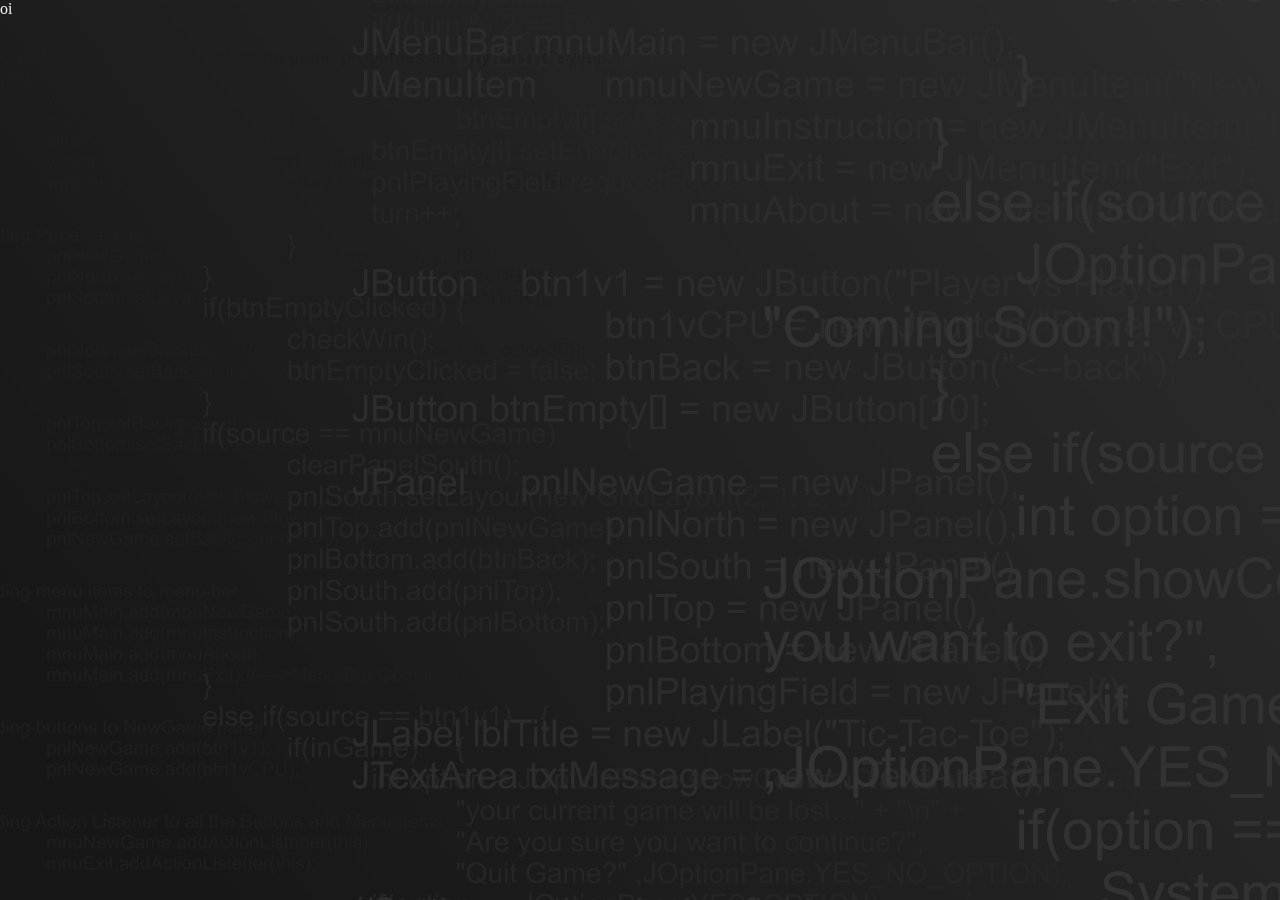
==== index.html @ 5b69079c "Added background" ====
<!DOCTYPE html>
<html lang="pt-BR">
<head>
    <meta charset="UTF-8">
    <meta name="viewport" content="width=device-width, initial-scale=1.0">
    <link rel="stylesheet" href="style.css">
    <title>Raphael Medeiros | CV</title>
</head>
<body>
    <div class="background"></div>
    oi
</body>
</html>
---- style.css ----
*{
    padding: 0;
    margin: 0;
}

body {
    background-color: #222;
    color: #eee;
}

.background {
    width: 100%;
    height: 100vh;
    background-image: url(./assets/bg.jpg);
    background-size: cover;
    opacity: 0.3;
    position: fixed;
    z-index: -1;
}
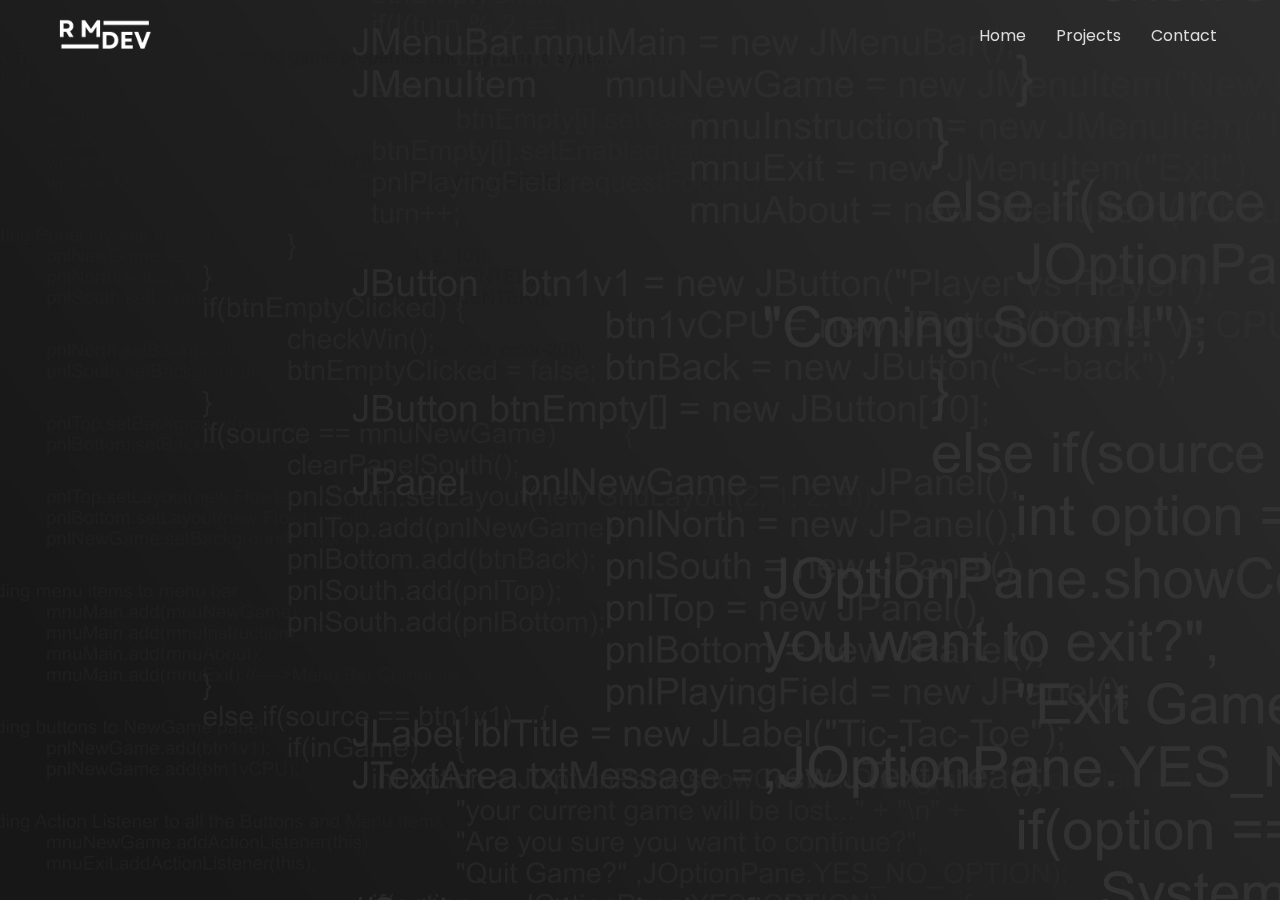
==== commit c11b33ad: "Started section Home and added a header" ====
--- a/index.html
+++ b/index.html
@@ -1,13 +1,25 @@
 <!DOCTYPE html>
 <html lang="pt-BR">
+
 <head>
     <meta charset="UTF-8">
     <meta name="viewport" content="width=device-width, initial-scale=1.0">
     <link rel="stylesheet" href="style.css">
     <title>Raphael Medeiros | CV</title>
 </head>
+
 <body>
     <div class="background"></div>
-    oi
+    <section id="home">
+        <header>
+            <img src="./assets/logo.png" class="logo" alt="">
+            <nav>
+                <a class="navOpt" href="#">Home</a>
+                <a class="navOpt" href="#">Projects</a>
+                <a class="navOpt" href="#">Contact</a>
+            </nav>
+        </header>
+    </section>
 </body>
+
 </html>--- a/style.css
+++ b/style.css
@@ -1,3 +1,5 @@
+@import url('https://fonts.googleapis.com/css2?family=Poppins:ital,wght@0,100;0,200;0,300;0,400;0,500;0,600;0,700;0,800;0,900;1,100;1,200;1,300;1,400;1,500;1,600;1,700;1,800;1,900&display=swap');
+
 *{
     padding: 0;
     margin: 0;
@@ -16,4 +18,41 @@
     opacity: 0.3;
     position: fixed;
     z-index: -1;
+}
+
+/* SECTION HOME */
+
+#home {
+    width: 100%;
+    height: 100vh;
+}
+
+header {
+    height: 70px;
+    display: flex;
+    justify-content: space-between;
+    align-items: center;
+    padding: 0 3rem;
+}
+
+.logo {
+    height: 40px;
+}
+
+nav {
+    display: flex;
+    align-items: center;
+}
+
+.navOpt {
+    color: #ddd;
+    font-family: Poppins;
+    padding: 10px 15px;
+    text-decoration: none;
+    transition: all .2s;
+}
+
+.navOpt:hover {
+    color: #eee;
+    font-size: 18px;
 }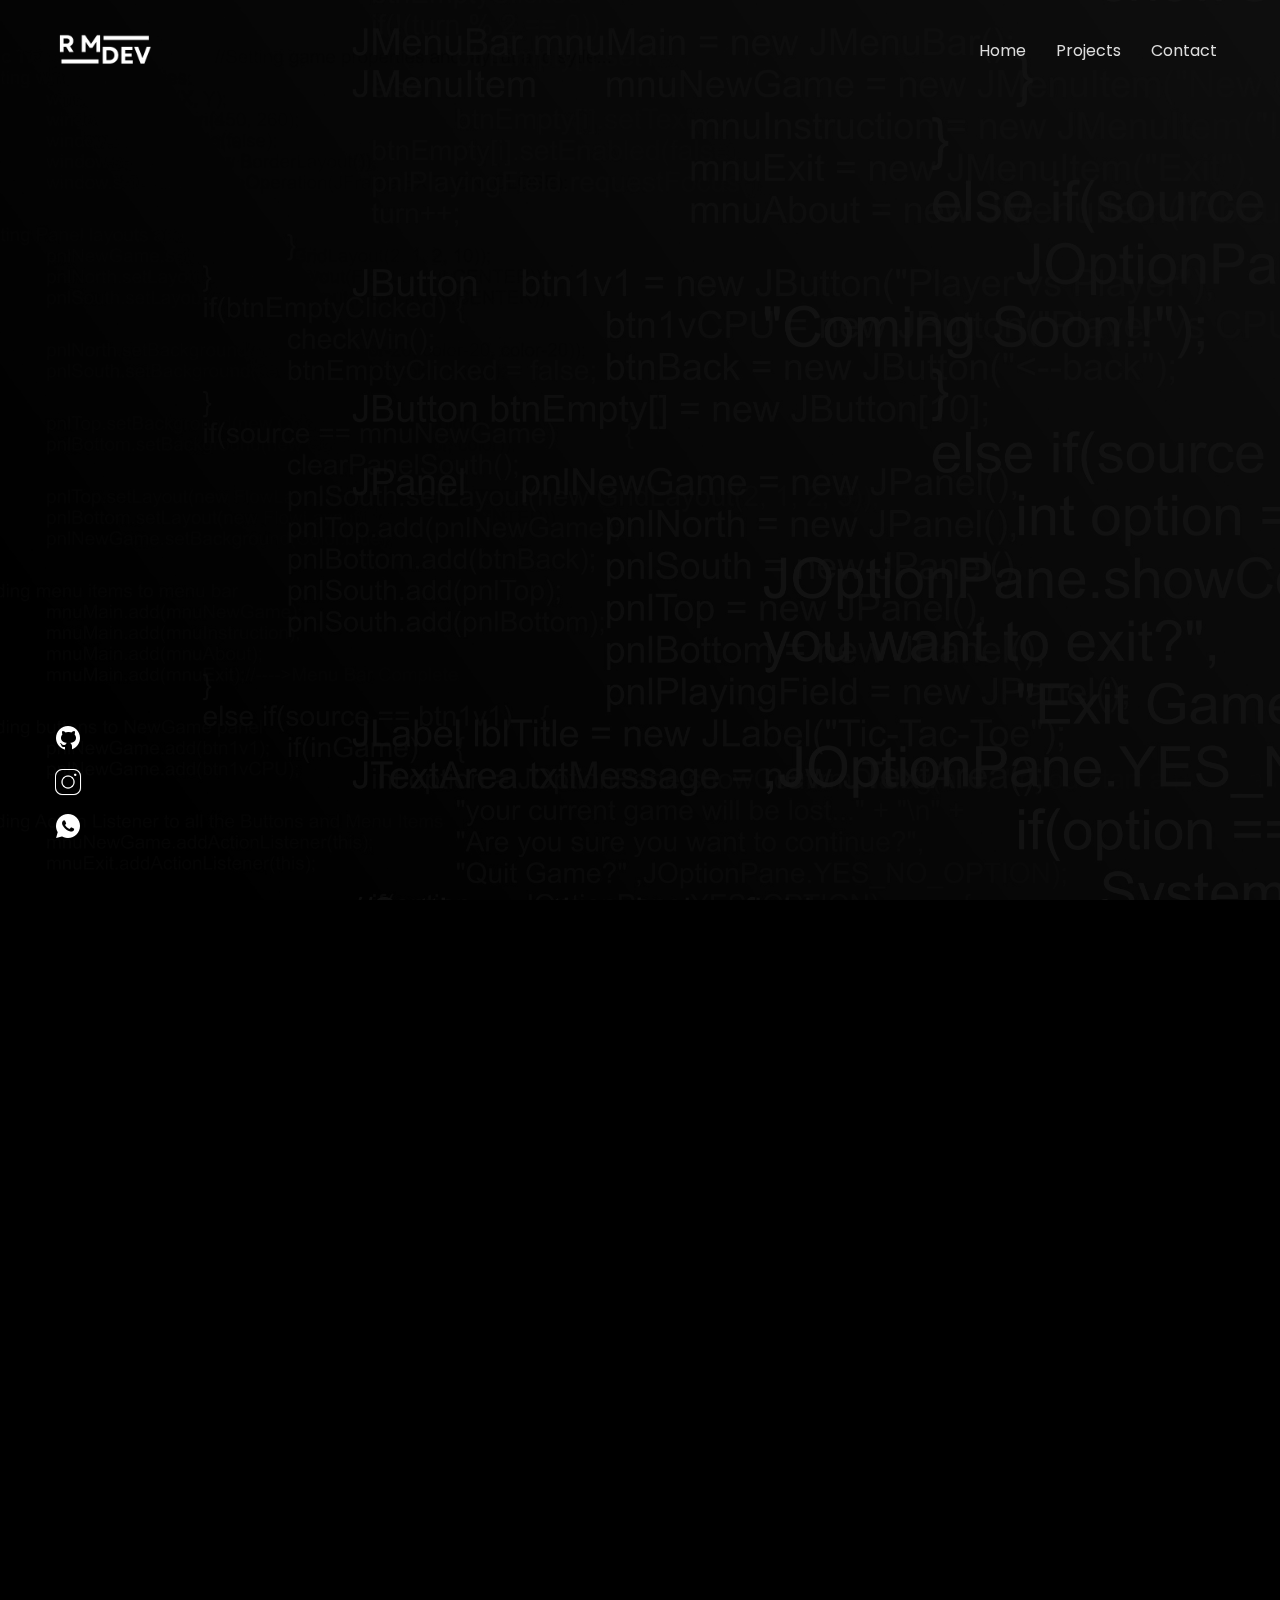
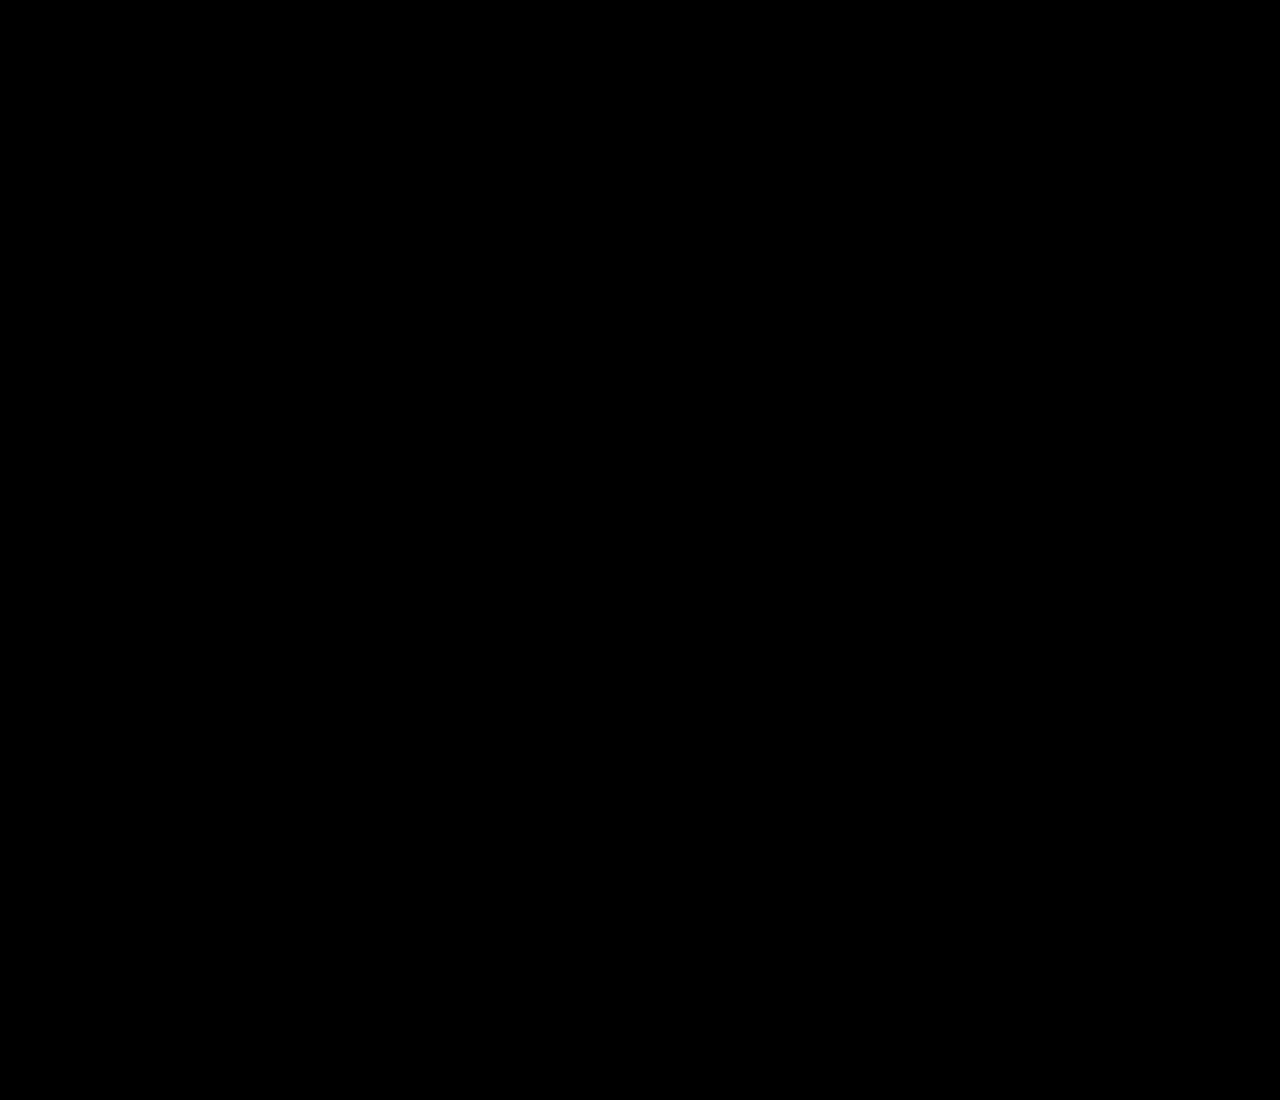
==== commit 7567ff23: "added social medias button" ====
--- a/index.html
+++ b/index.html
@@ -10,16 +10,30 @@
 
 <body>
     <div class="background"></div>
+    <header>
+        <img src="./assets/logo.png" class="logo" alt="">
+        <nav>
+            <a class="navOpt" href="#home">Home</a>
+            <a class="navOpt" href="#projects">Projects</a>
+            <a class="navOpt" href="#contact">Contact</a>
+        </nav>
+    </header>
+    <div class="socialmedias">
+        <a href="https://github.com/raphaeldev01">
+            <img src="./assets/logo-git.png" alt="">
+        </a>
+        <a href="https://www.instagram.com/_rmedeirosf/">
+            <img src="./assets/logo-insta.png" alt="">
+        </a>
+        <a href="https://wa.me/5517981885301">
+            <img src="./assets/logo-wpp.png" alt="">
+        </a>
+    </div>
     <section id="home">
-        <header>
-            <img src="./assets/logo.png" class="logo" alt="">
-            <nav>
-                <a class="navOpt" href="#">Home</a>
-                <a class="navOpt" href="#">Projects</a>
-                <a class="navOpt" href="#">Contact</a>
-            </nav>
-        </header>
+
     </section>
+    <section id="projects"></section>
+    <section id="contact"></section>
 </body>
 
 </html>--- a/style.css
+++ b/style.css
@@ -3,10 +3,15 @@
 *{
     padding: 0;
     margin: 0;
+    box-sizing: border-box;
+}
+
+html {
+    scroll-behavior: smooth;
 }
 
 body {
-    background-color: #222;
+    background-color: #000;
     color: #eee;
 }
 
@@ -15,24 +20,28 @@
     height: 100vh;
     background-image: url(./assets/bg.jpg);
     background-size: cover;
-    opacity: 0.3;
+    opacity: 0.2;
     position: fixed;
     z-index: -1;
 }
-
 /* SECTION HOME */
 
-#home {
+section {
     width: 100%;
     height: 100vh;
 }
 
+/* HEADER */
+
 header {
-    height: 70px;
+    height: 100px;
+    width: 100%;
     display: flex;
     justify-content: space-between;
     align-items: center;
     padding: 0 3rem;
+    position: fixed;
+    top: 0;
 }
 
 .logo {
@@ -53,6 +62,27 @@
 }
 
 .navOpt:hover {
-    color: #eee;
+    color: #fff;
+    font-weight: 500;
     font-size: 18px;
+}
+
+
+/* SOCIAL MEDIAS */
+
+.socialmedias {
+    position: fixed;
+    bottom: 50px;
+    left: 3rem;
+    display: flex;
+    flex-direction: column;
+}
+
+.socialmedias a {
+    text-decoration: none;
+}
+
+.socialmedias img {
+    width: 30px;
+    margin: 5px;
 }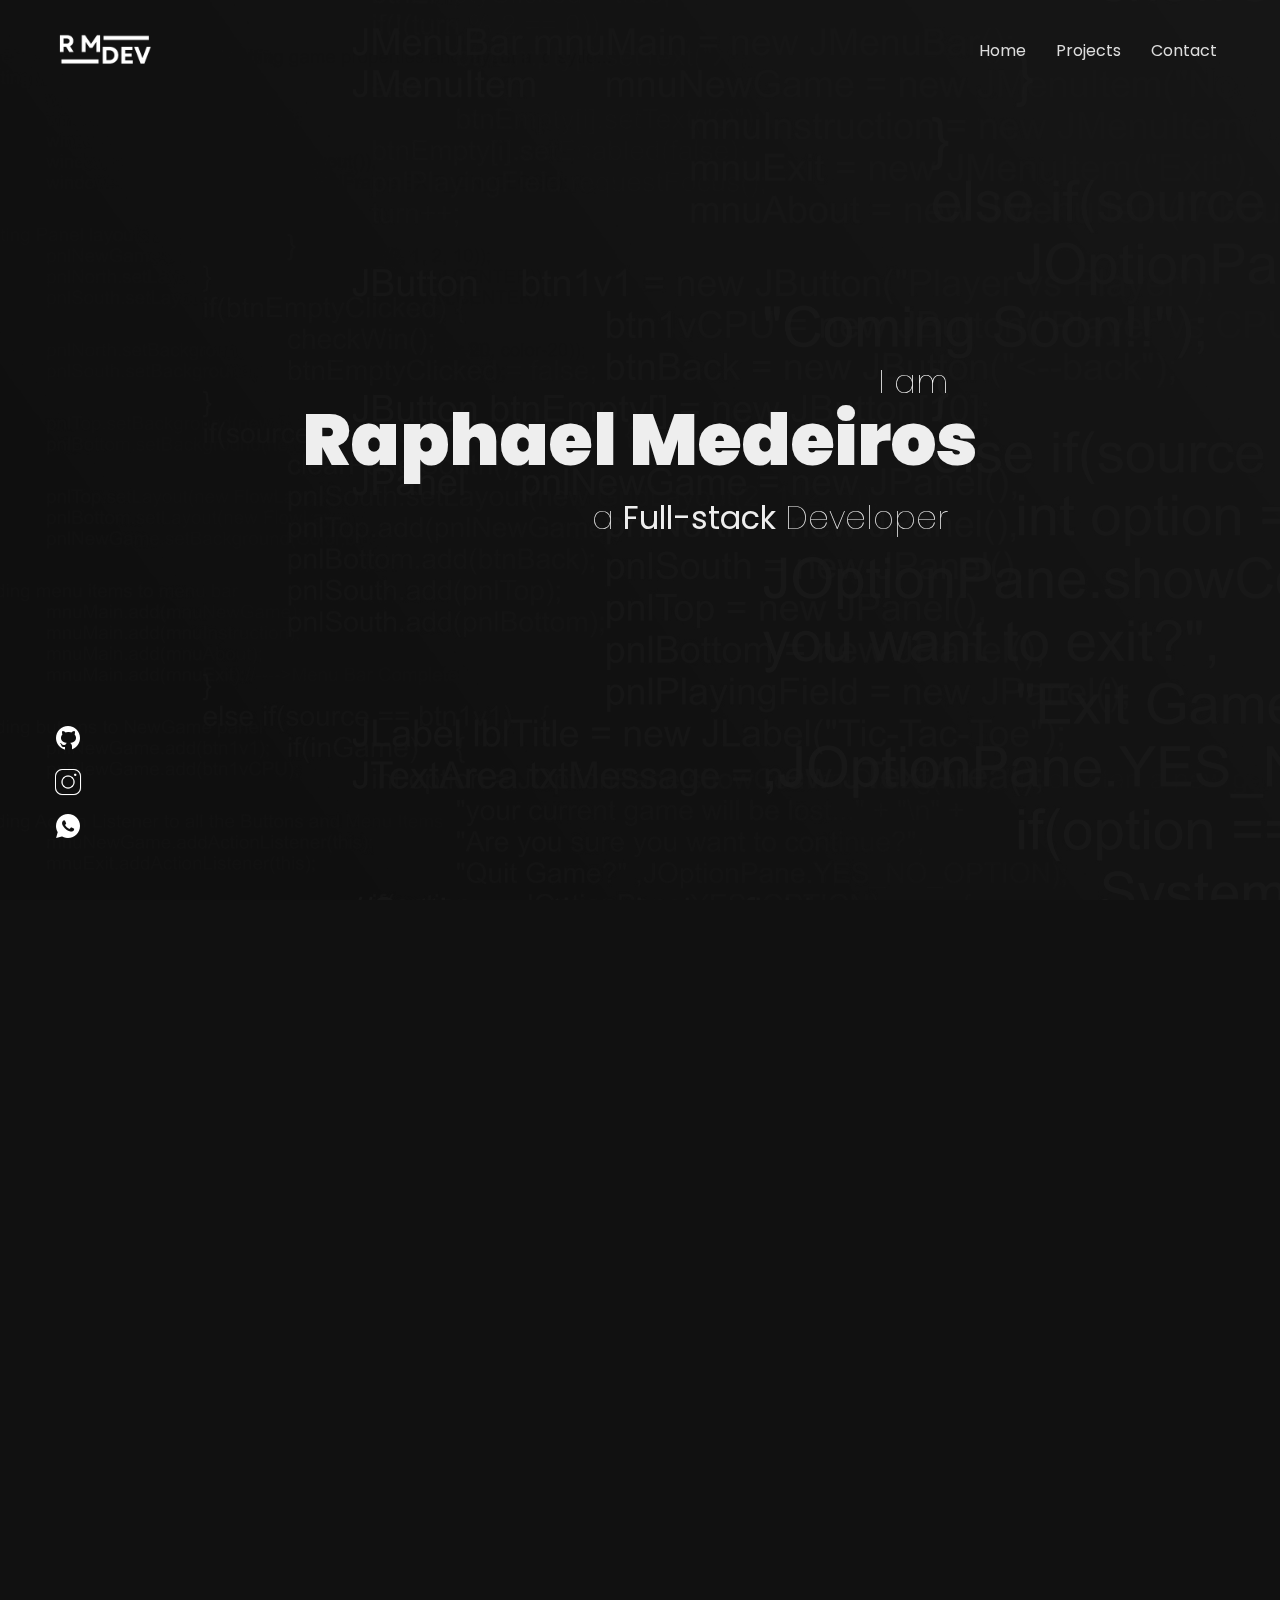
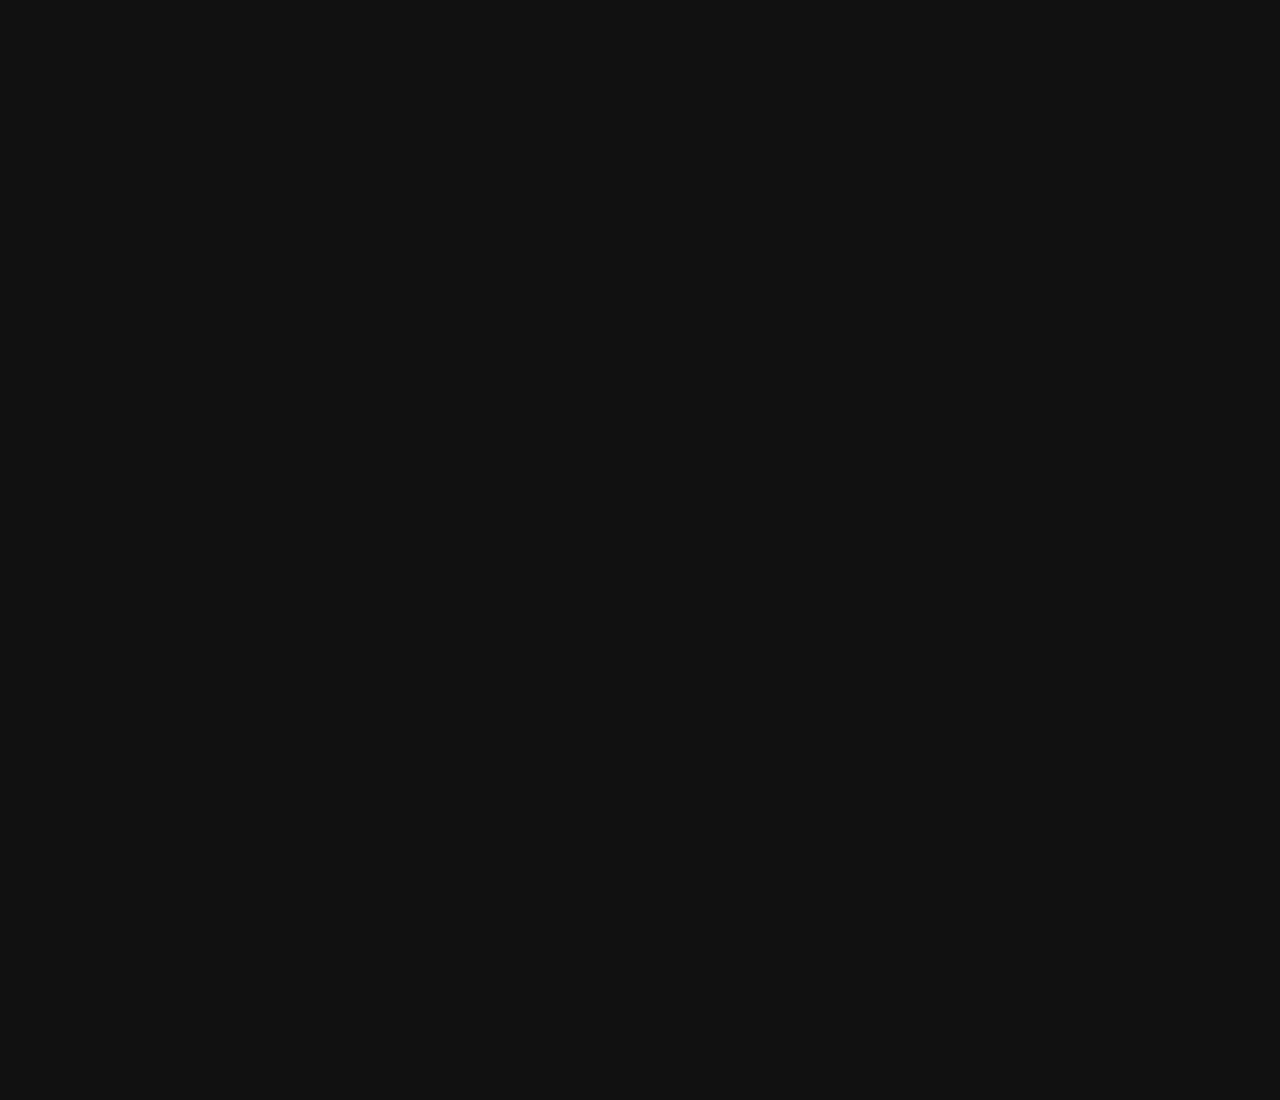
==== commit 2ea88e39: "Added home section" ====
--- a/index.html
+++ b/index.html
@@ -30,7 +30,11 @@
         </a>
     </div>
     <section id="home">
-
+        <div class="title">
+            <div class="im">I am</div>
+            <div class="name">Raphael Medeiros</div>
+            <div class="full">a <b>Full-stack</b> Developer</div>
+        </div>
     </section>
     <section id="projects"></section>
     <section id="contact"></section>
--- a/style.css
+++ b/style.css
@@ -11,7 +11,7 @@
 }
 
 body {
-    background-color: #000;
+    background-color: #111;
     color: #eee;
 }
 
@@ -20,15 +20,9 @@
     height: 100vh;
     background-image: url(./assets/bg.jpg);
     background-size: cover;
-    opacity: 0.2;
+    opacity: 0.1;
     position: fixed;
     z-index: -1;
-}
-/* SECTION HOME */
-
-section {
-    width: 100%;
-    height: 100vh;
 }
 
 /* HEADER */
@@ -85,4 +79,41 @@
 .socialmedias img {
     width: 30px;
     margin: 5px;
+}
+
+
+/* SECTION HOME */
+
+section {
+    width: 100%;
+    height: 100vh;
+}
+
+#home {
+    display: flex;
+    justify-content: center;
+    align-items: center;
+    font-family: Poppins;
+    font-size: 24px;
+    font-weight: 100;
+}
+
+.im {
+    text-align: end;
+    color: #fff;
+    width: 100%;
+    margin-bottom: -20px;
+    margin-left: -30px;
+    font-size: 32px;
+}
+
+.name {
+    font-size: 72px;
+    font-weight: 900;
+}
+
+.full {
+    text-align: end;
+    font-size: 32px;
+    margin-right: 30px;
 }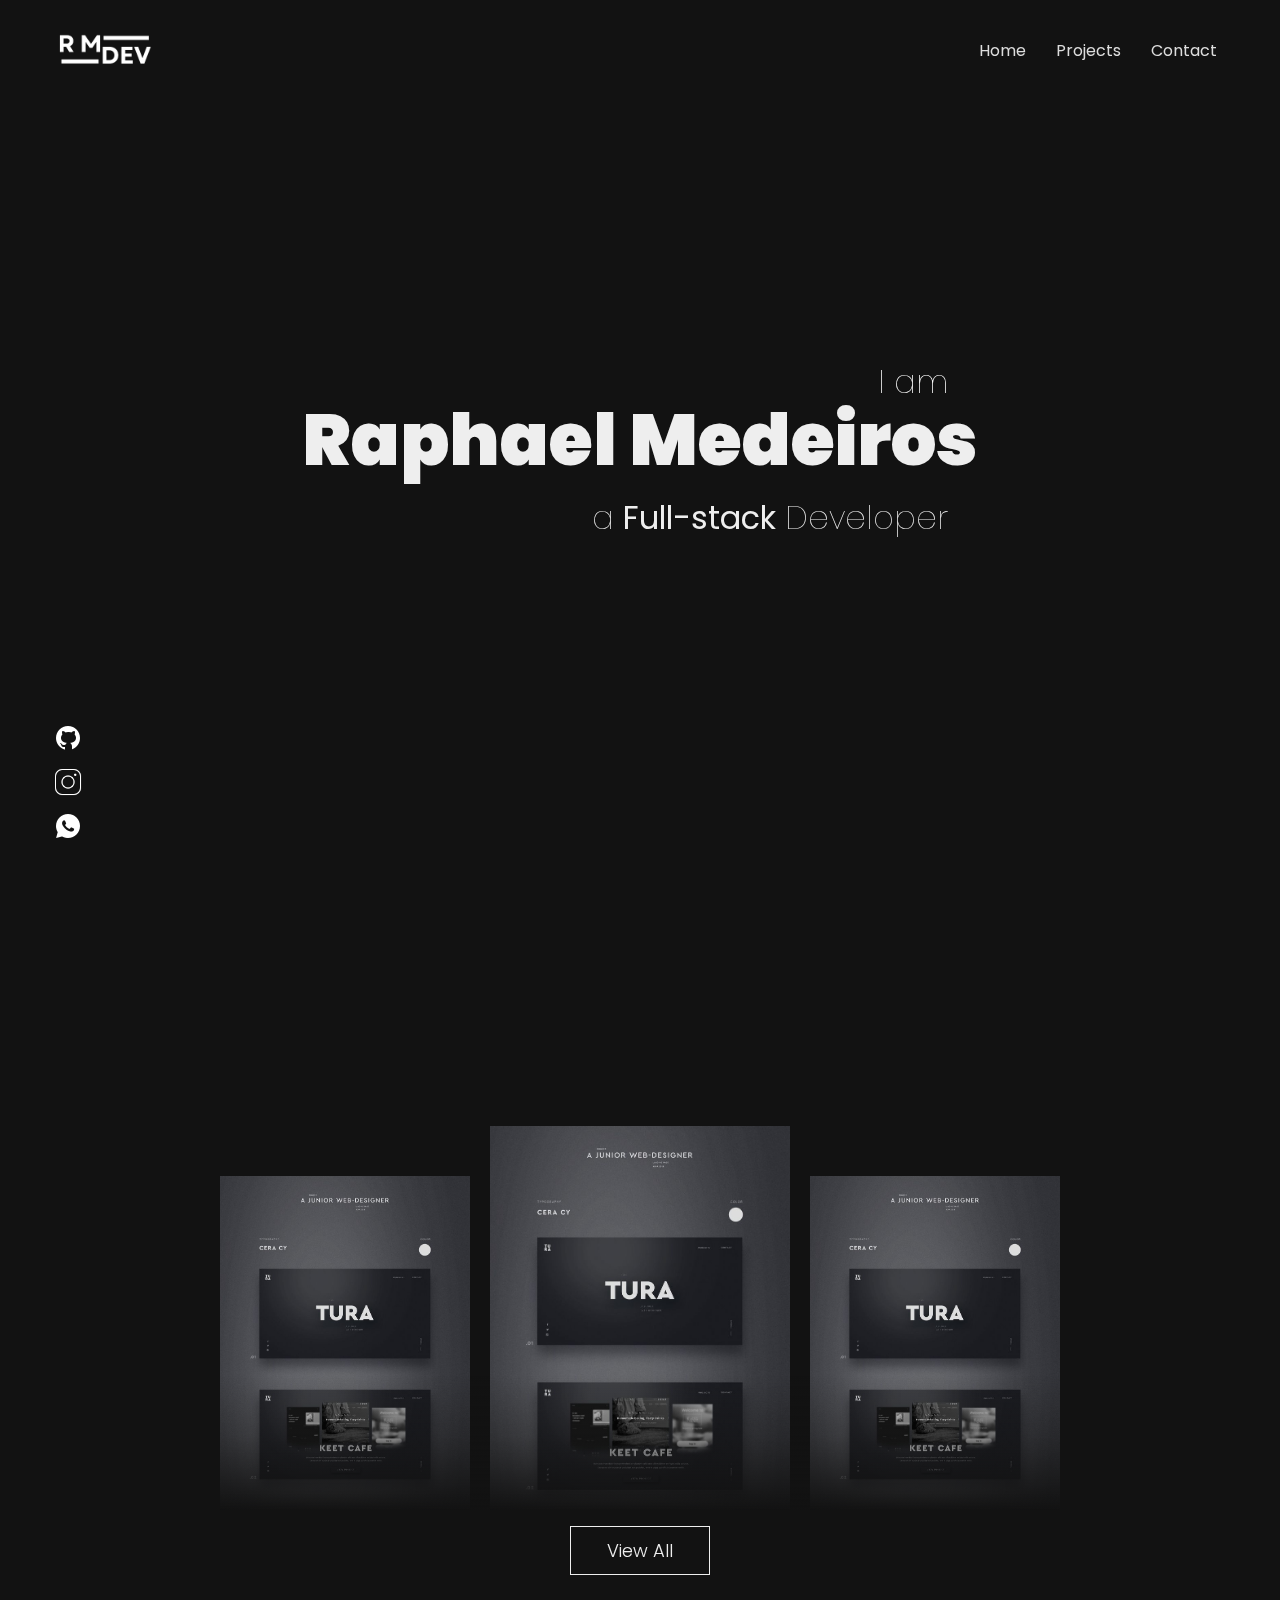
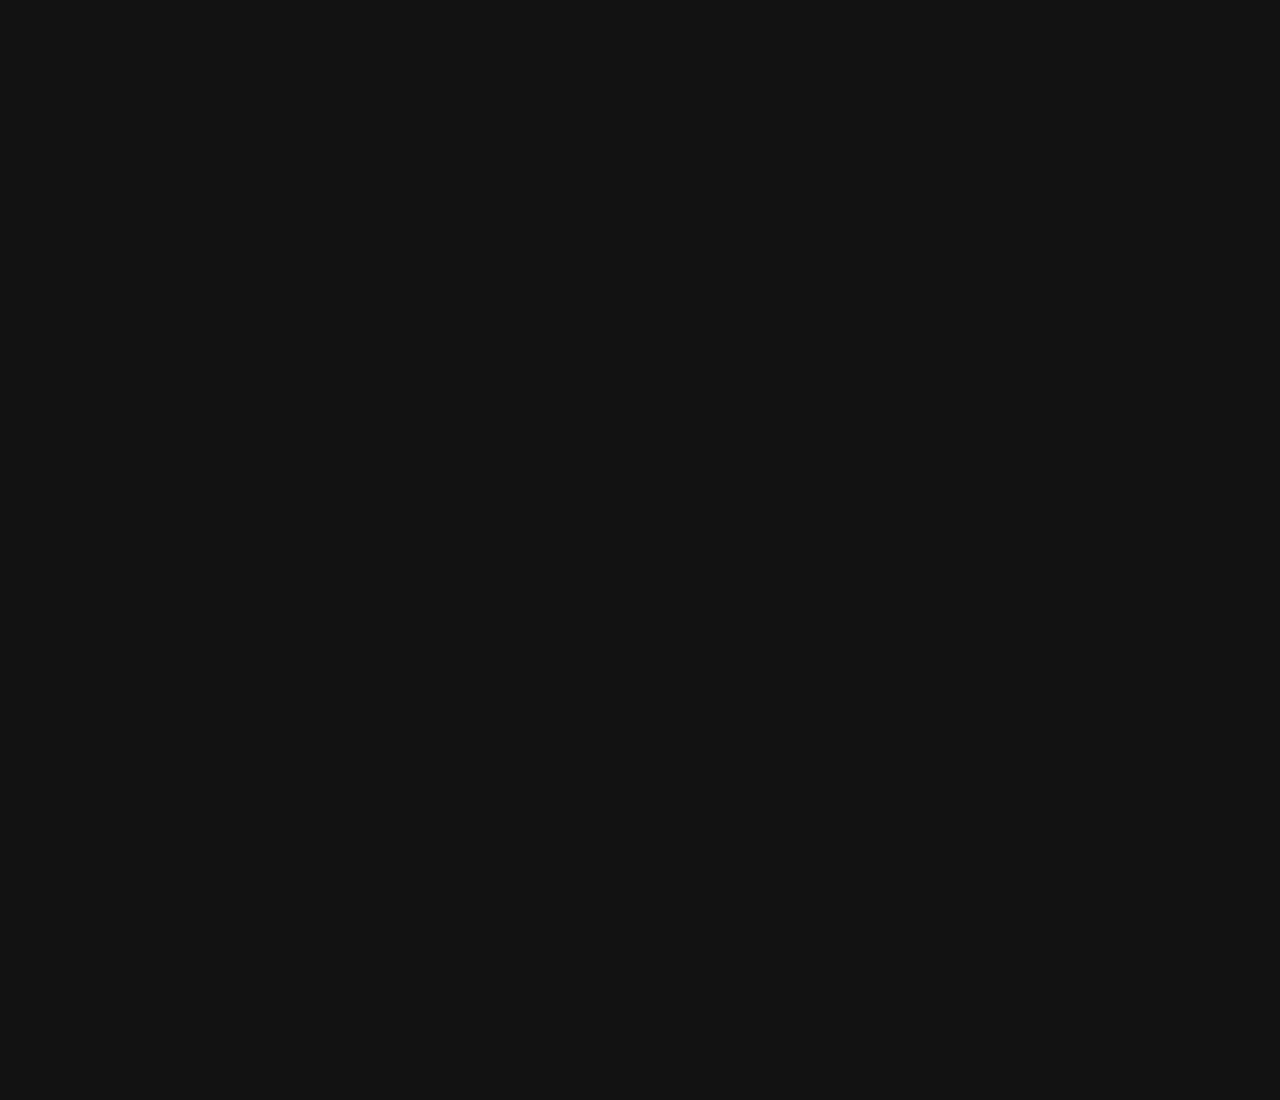
==== commit 1de0560b: "Started section projects" ====
--- a/index.html
+++ b/index.html
@@ -36,7 +36,16 @@
             <div class="full">a <b>Full-stack</b> Developer</div>
         </div>
     </section>
-    <section id="projects"></section>
+    <section id="projects">
+        <div class="content">
+            <div class="sites">
+                <a href="#projects" class="site"></a>
+                <a href="#projects" class="site"></a>
+                <a href="#projects" class="site"></a>
+            </div>
+            <a href="#projects" class="button">View All</a>
+        </div>
+    </section>
     <section id="contact"></section>
 </body>
 
--- a/style.css
+++ b/style.css
@@ -11,14 +11,13 @@
 }
 
 body {
-    background-color: #111;
+    background-color: #121212;
     color: #eee;
 }
 
 .background {
     width: 100%;
     height: 100vh;
-    background-image: url(./assets/bg.jpg);
     background-size: cover;
     opacity: 0.1;
     position: fixed;
@@ -116,4 +115,66 @@
     text-align: end;
     font-size: 32px;
     margin-right: 30px;
+}
+
+/* SECTION PROJECTS */
+
+#projects {
+    display: flex;
+    align-items: center;
+    justify-content: center;
+}
+
+.sites {
+    display: flex;
+    flex-direction: row;
+    align-items: end;
+    gap: 20px;
+}
+
+.sites::after {
+    content: '';
+    display: block;
+    width: 840px;
+    height: 150px;
+    background: linear-gradient(180deg, #12121200 0%, #12121255 40%, #121212 90%);
+    position: absolute;
+    z-index: 1;
+    
+}
+
+.site {
+    display: block;
+    width: 250px;
+    height: 350px;
+    background-color: #eee;
+    background-image: url(./assets/websitepreview.jpg);
+    background-size: 250px;
+}
+
+.site:nth-child(2) {
+    width: 300px;
+    background-size: 300px;
+    height: 400px;
+}
+
+.button {
+    padding: 10px;
+    margin:  auto;
+    text-decoration: none;
+    border: 1px solid #eee;
+    color: #eee;
+    display: block;
+    z-index: 99999;
+    width: 140px;
+    text-align: center;
+    font-size: 18px;
+    font-family: Poppins;
+    font-weight: 300;
+    transition: all .3s;
+}
+
+.button:hover {
+    background-color: #eee;
+    color: #000;
 }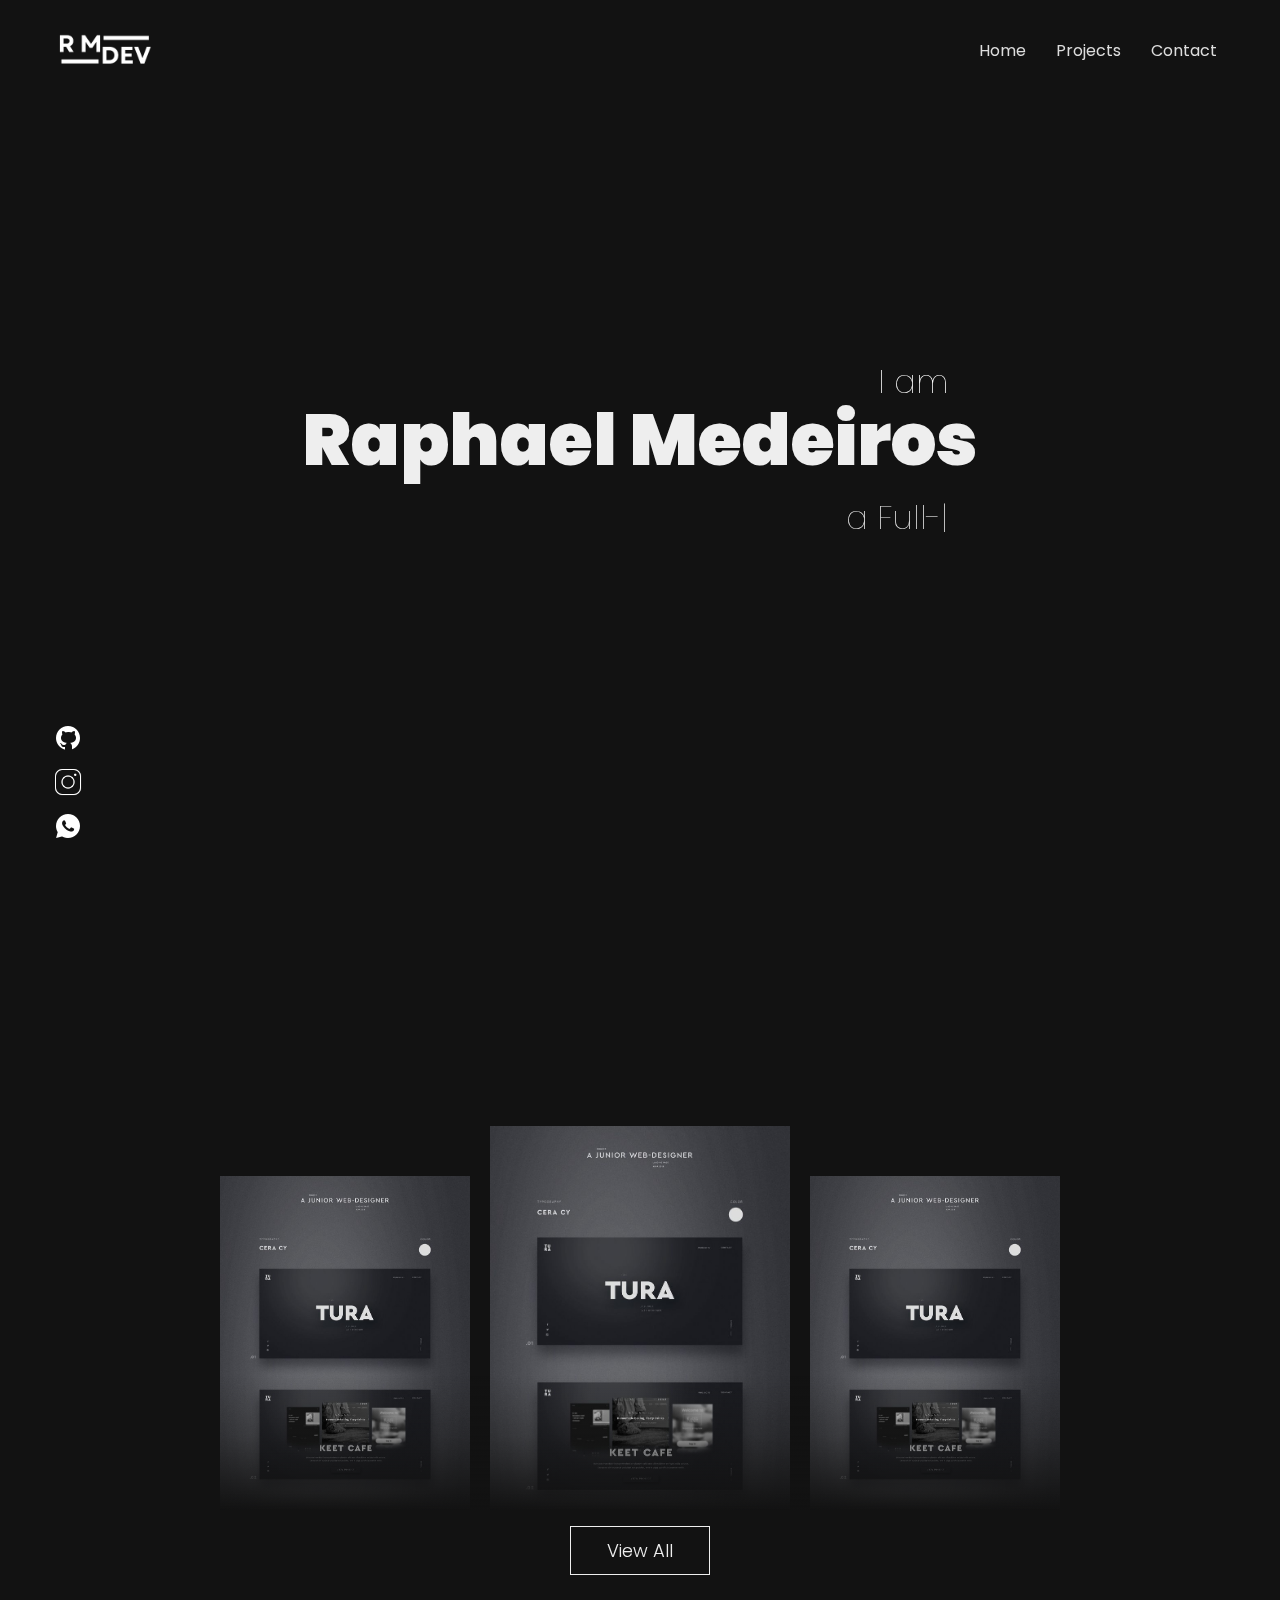
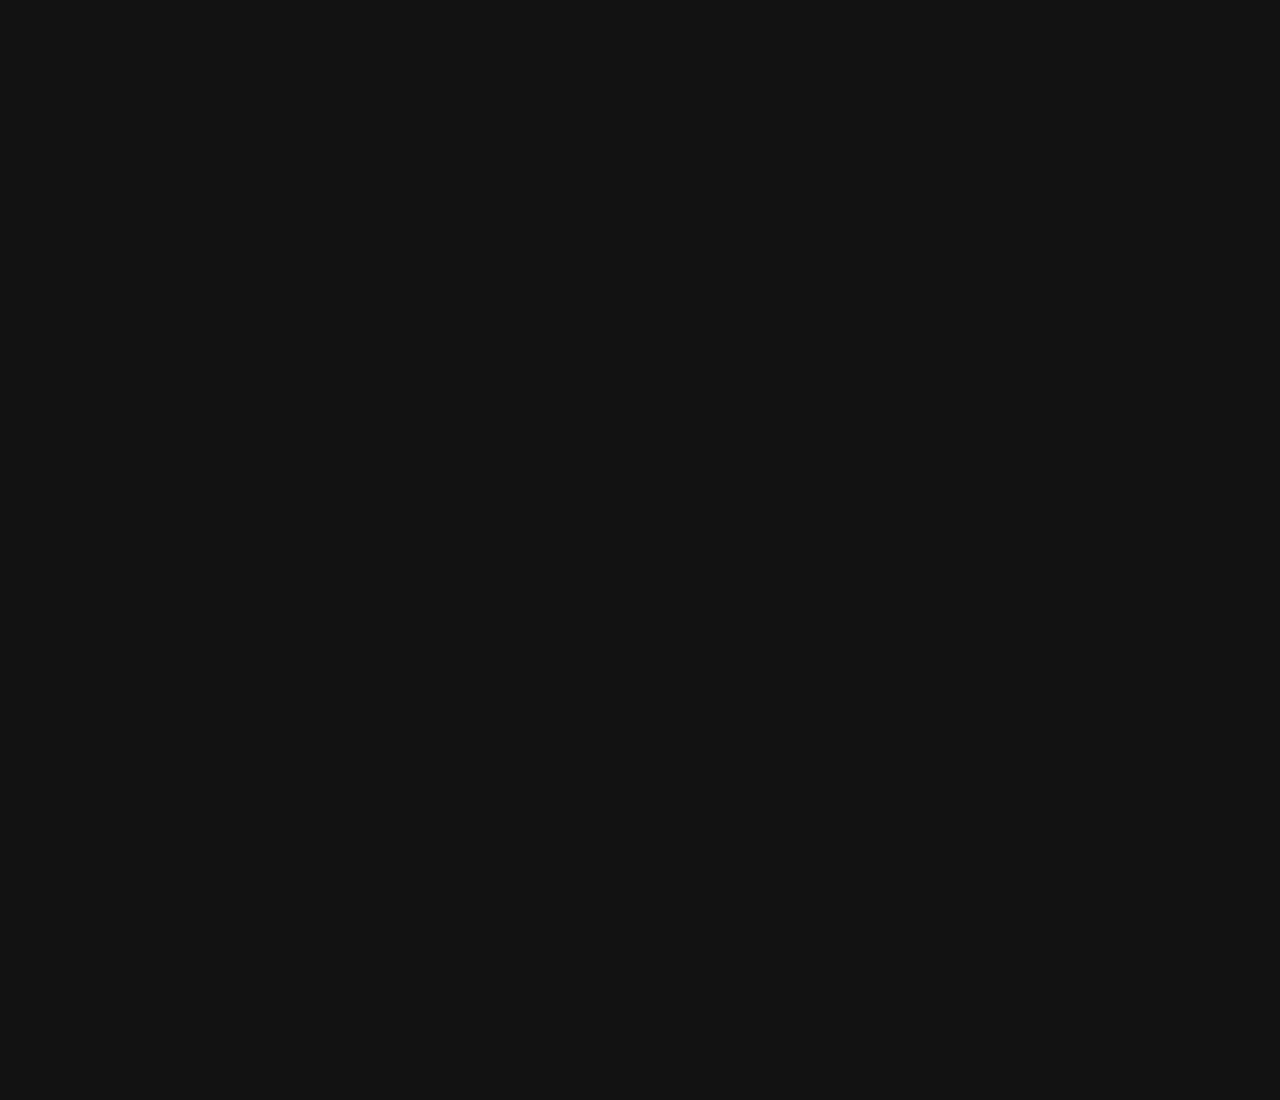
==== commit 91631482: "Upload home section" ====
--- a/index.html
+++ b/index.html
@@ -33,7 +33,7 @@
         <div class="title">
             <div class="im">I am</div>
             <div class="name">Raphael Medeiros</div>
-            <div class="full">a <b>Full-stack</b> Developer</div>
+            <div class="full" id="full">a <b>Full-stack</b> Developer</div>
         </div>
     </section>
     <section id="projects">
@@ -47,6 +47,10 @@
         </div>
     </section>
     <section id="contact"></section>
+
+
+    <script src="app.js"></script>
+
 </body>
 
 </html>--- a/style.css
+++ b/style.css
@@ -115,6 +115,26 @@
     text-align: end;
     font-size: 32px;
     margin-right: 30px;
+}
+
+.full::after {
+    content: "|";
+    display: inline;
+    animation: infinite keyboard 0.8s;
+}
+
+@keyframes keyboard {
+    0% {
+        opacity: 0;
+    }
+    50%{
+        opacity: 1;
+
+    }
+   
+    100%{ 
+        opacity: 0;
+    }
 }
 
 /* SECTION PROJECTS */
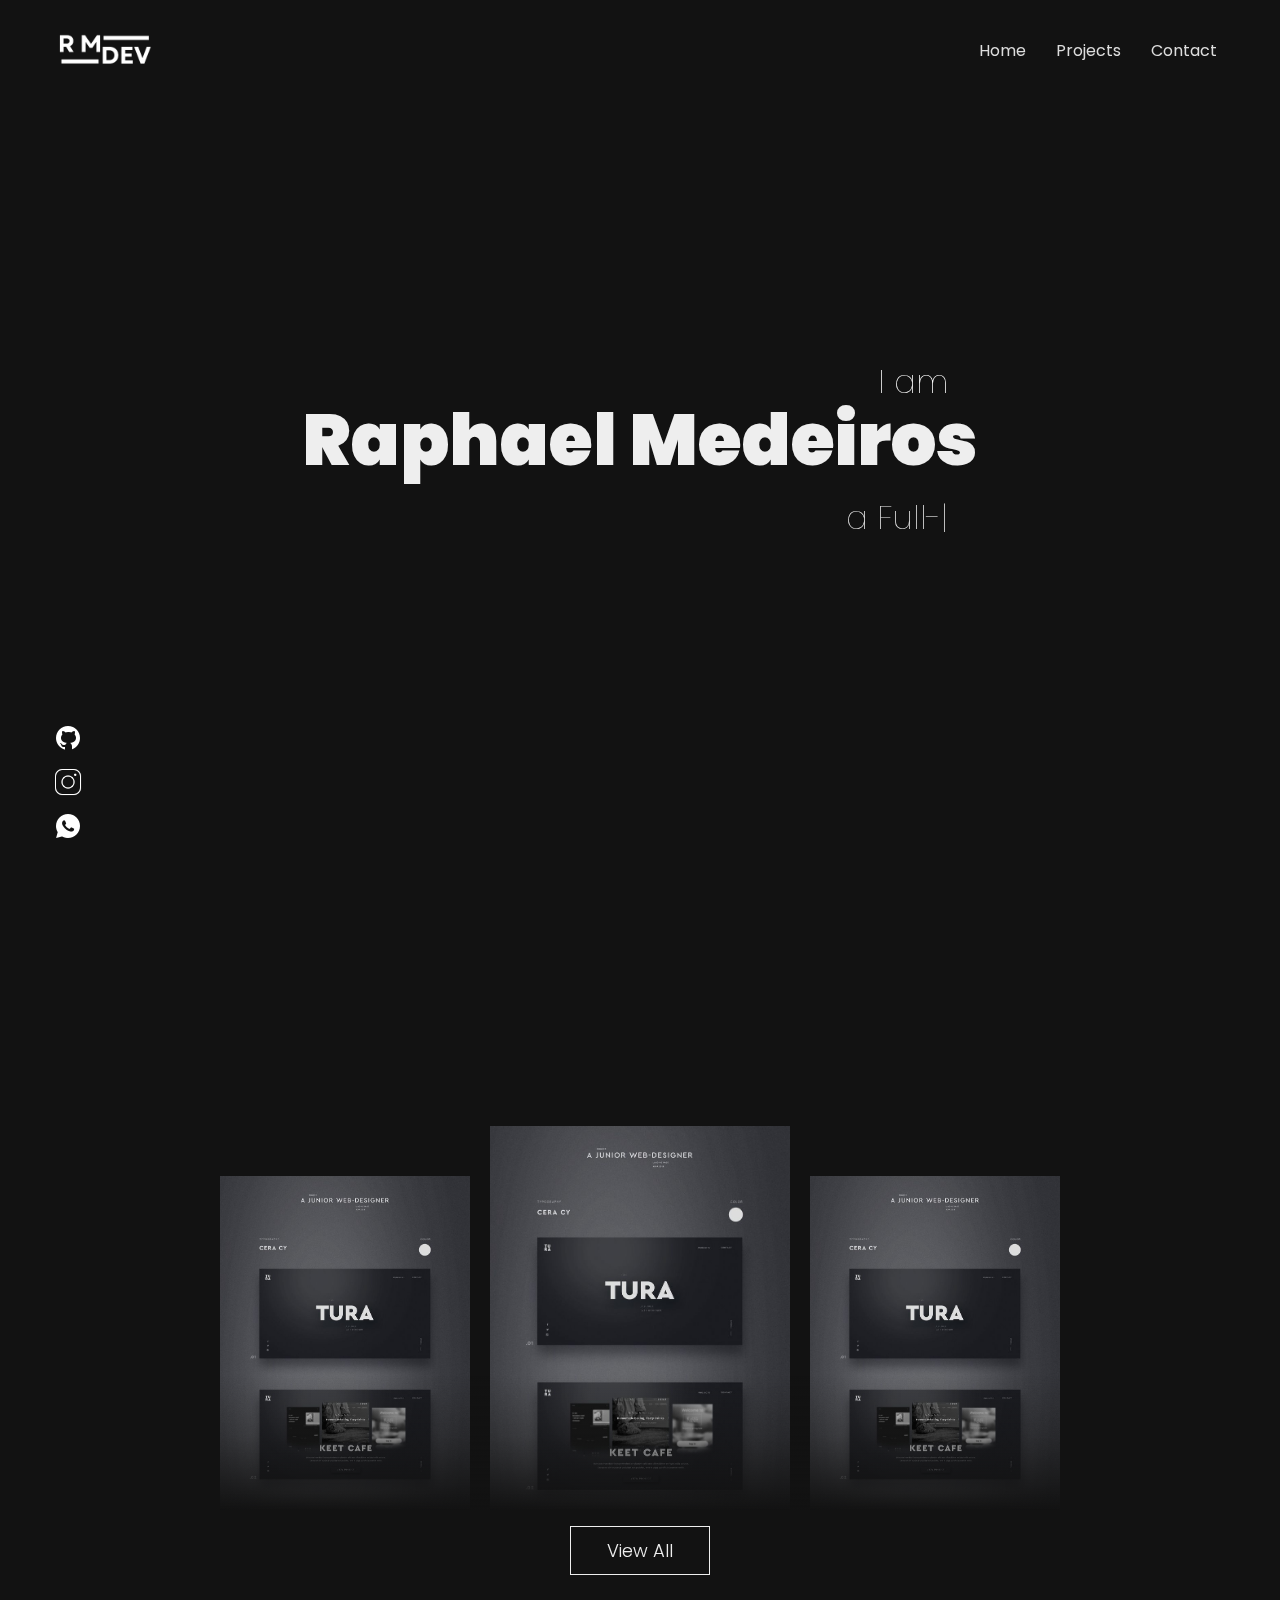
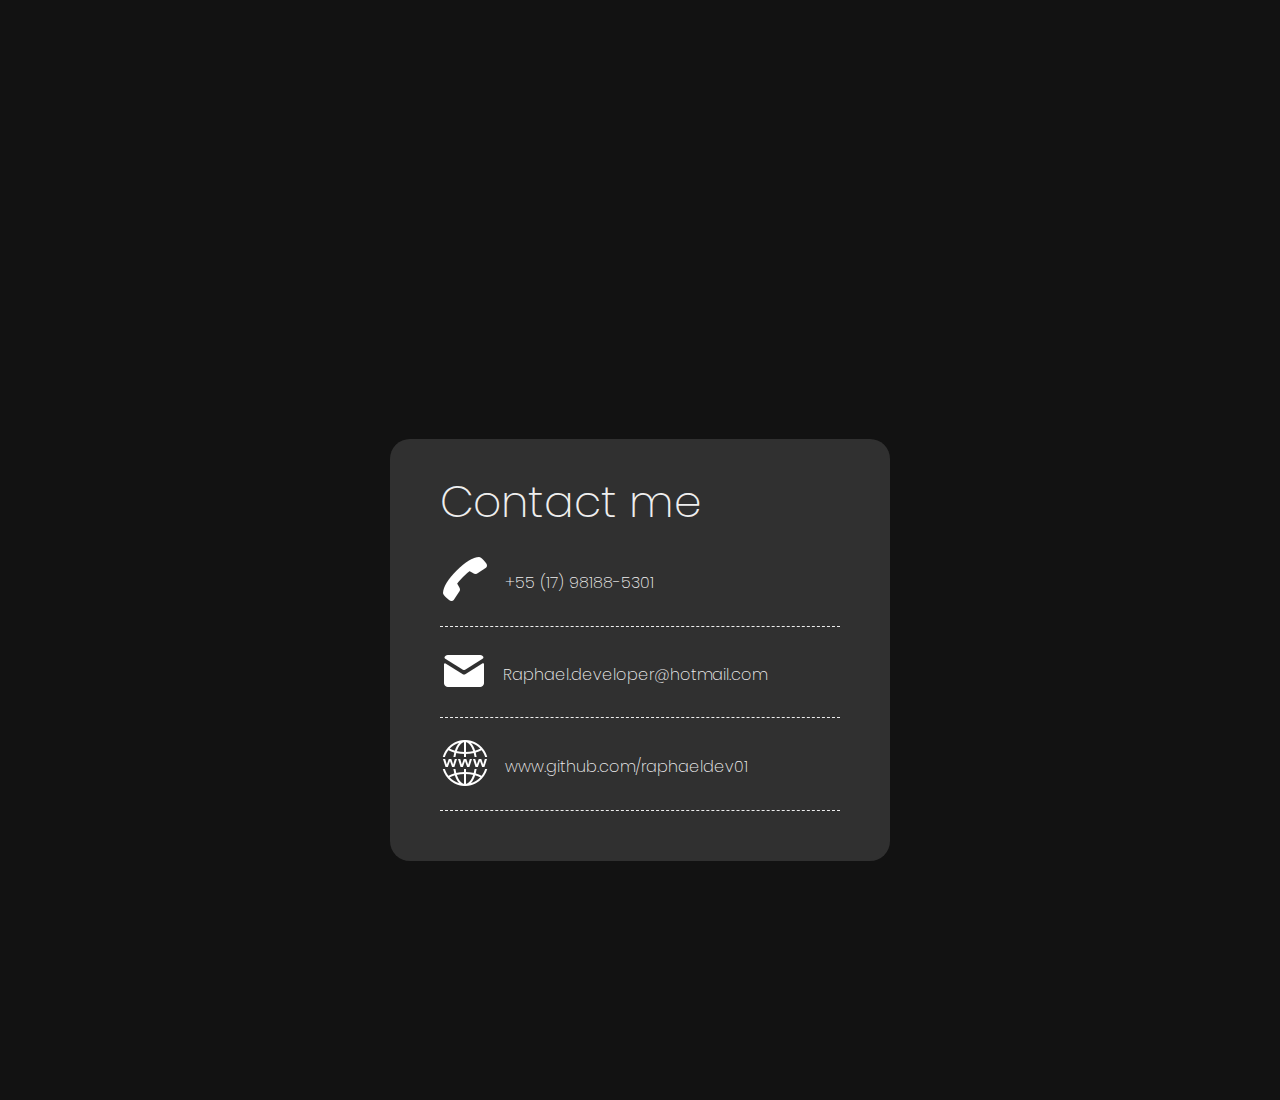
==== commit f87c668b: "Finished start page" ====
--- a/index.html
+++ b/index.html
@@ -5,6 +5,7 @@
     <meta charset="UTF-8">
     <meta name="viewport" content="width=device-width, initial-scale=1.0">
     <link rel="stylesheet" href="style.css">
+    <link rel="shortcut icon" href="assets/logo icon.png">
     <title>Raphael Medeiros | CV</title>
 </head>
 
@@ -43,10 +44,26 @@
                 <a href="#projects" class="site"></a>
                 <a href="#projects" class="site"></a>
             </div>
-            <a href="#projects" class="button">View All</a>
+            <a href="/projects" class="button">View All</a>
         </div>
     </section>
-    <section id="contact"></section>
+    <section id="contact">
+        <div class="contentCtt">
+            <h1 class="title">Contact me</h1>
+            <div class="iten">
+                <div class="icon"><img src="assets/icons8-call-50.png" alt=""></div>
+                <div class="text">+55 (17) 98188-5301</div> 
+            </div>
+            <div class="iten">
+                <div class="icon"><img src="assets/icons8-mail-48.png" alt=""></div>
+                <div class="text">Raphael.developer@hotmail.com</div> 
+            </div>
+            <div class="iten">
+                <div class="icon"><img src="assets/icons8-web-50.png" alt=""></div>
+                <a href="https://www.github.com/raphaeldev01" class="text">www.github.com/raphaeldev01</a> 
+            </div>
+        </div>
+    </section>
 
 
     <script src="app.js"></script>
--- a/style.css
+++ b/style.css
@@ -197,4 +197,42 @@
 .button:hover {
     background-color: #eee;
     color: #000;
+}
+
+/* SECTION CONTACT */
+
+#contact {
+    display: flex;
+    align-items: center;
+    justify-content: center;
+}
+
+.contentCtt {
+    width: 500px;
+    background-color: #303030;
+    backdrop-filter: blur(10px);
+    border-radius: 20px;
+    padding:  30px 50px;
+}
+
+.contentCtt .title {
+    font-family: Poppins;
+    font-size: 44px;
+    font-weight: 200;
+}
+
+.iten {
+    display: flex;
+    margin: 20px 0px;
+    border-bottom: #eee 1px dashed;
+    padding-bottom: 15px ;
+    align-items: center;
+    gap: 15px;
+    font-family: Poppins;
+    font-weight: 200;
+}
+
+.text {
+    text-decoration: none;
+    color: #eee;
 }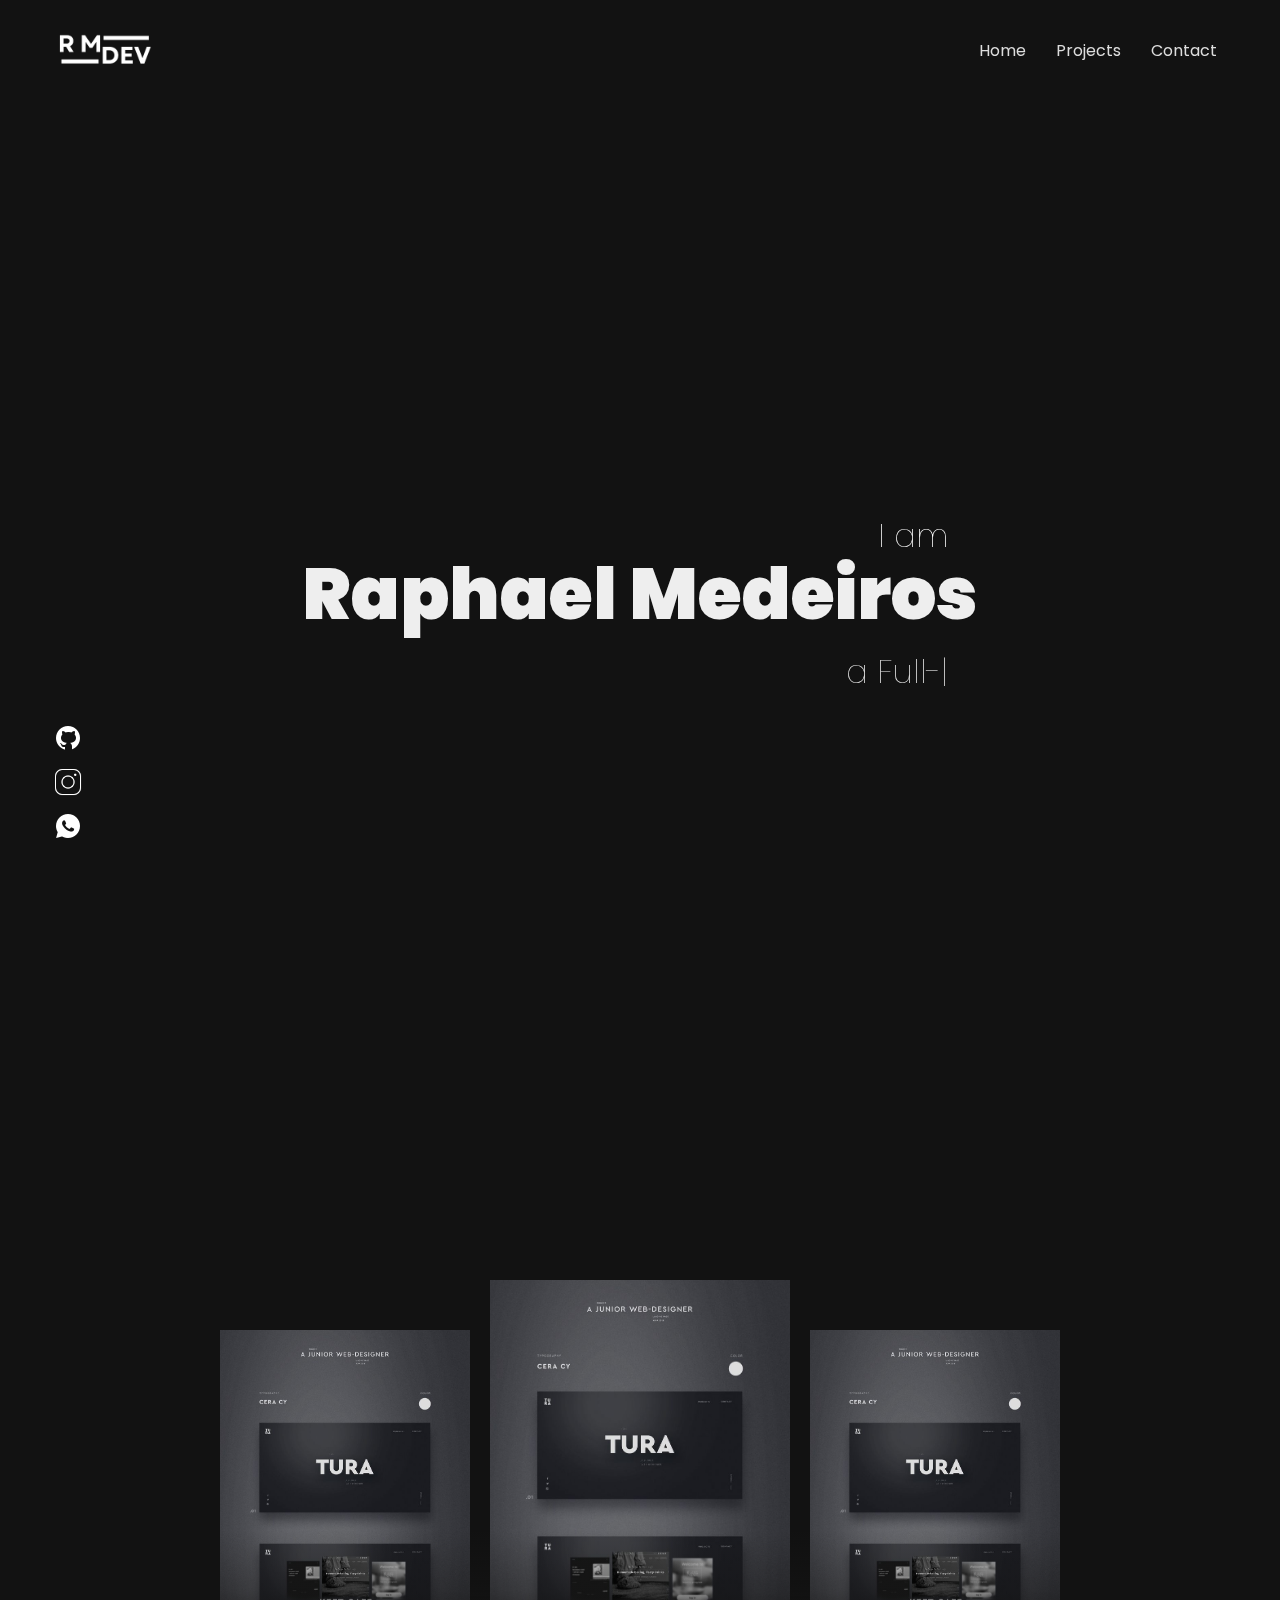
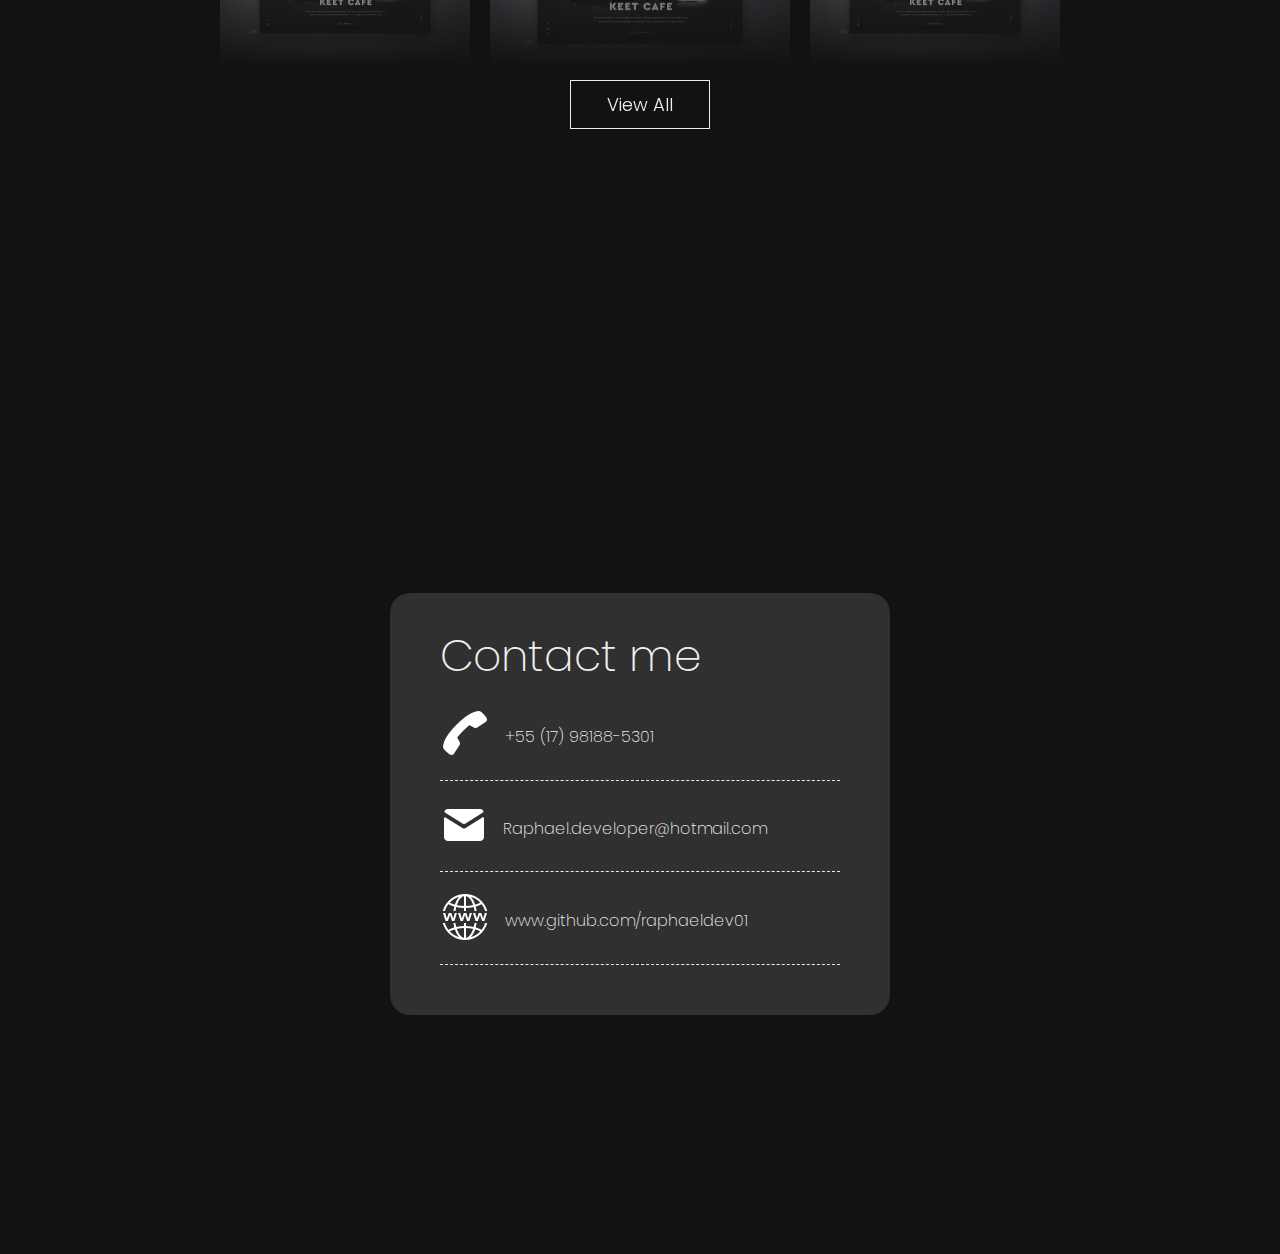
==== commit f2c25c14: "Update website" ====
--- a/index.html
+++ b/index.html
@@ -19,6 +19,9 @@
             <a class="navOpt" href="#contact">Contact</a>
         </nav>
     </header>
+
+    <video play src=""></video>
+
     <div class="socialmedias">
         <a href="https://github.com/raphaeldev01">
             <img src="./assets/logo-git.png" alt="">
@@ -34,7 +37,7 @@
         <div class="title">
             <div class="im">I am</div>
             <div class="name">Raphael Medeiros</div>
-            <div class="full" id="full">a <b>Full-stack</b> Developer</div>
+            <div class="full" id="full"></div>
         </div>
     </section>
     <section id="projects">
--- a/style.css
+++ b/style.css
@@ -35,6 +35,7 @@
     padding: 0 3rem;
     position: fixed;
     top: 0;
+    z-index: 99;
 }
 
 .logo {
@@ -64,6 +65,7 @@
 /* SOCIAL MEDIAS */
 
 .socialmedias {
+    z-index: 99;
     position: fixed;
     bottom: 50px;
     left: 3rem;
@@ -73,11 +75,16 @@
 
 .socialmedias a {
     text-decoration: none;
+    transition: all .2s;
 }
 
 .socialmedias img {
     width: 30px;
     margin: 5px;
+}
+
+.socialmedias a:hover {
+    transform: scale(1.1);
 }
 
 
@@ -199,6 +206,7 @@
     color: #000;
 }
 
+/* #region contact*/
 /* SECTION CONTACT */
 
 #contact {
@@ -235,4 +243,111 @@
 .text {
     text-decoration: none;
     color: #eee;
+}
+/* #endregion */
+
+@media screen and (max-width: 1024px) {
+    .site {
+        width: 150px;
+        background-size: 150px;
+
+    }
+
+    .sites::after {
+        width: 650px;
+    }
+}
+
+@media screen and (max-width: 800px) {
+    .name {
+        font-size: 56px;
+    }
+
+    .im, .full {
+        font-size: 20px;
+    }
+
+    .site {
+        width: 150px;
+        background-size: 150px;
+
+    }
+
+    .site:nth-child(2) {
+        width: 200px;
+        background-size: 200px;
+    }
+
+    .sites::after {
+        width: 540px;
+    }
+}
+
+@media screen and (max-width: 650px) {
+    .name {
+        font-size: 42px;
+    }
+    .sites::after{
+        width: 300px;
+    }
+    .site{
+        display: none;
+    }
+
+    .site:nth-child(2){
+        display: flex;
+        width: 300px;
+        background-size: 300px;
+    }
+
+    .contentCtt {
+        width: 300px;
+        font-size: 12px;
+        padding:  15px;
+    }
+
+    .contentCtt .title {
+        font-size: 32px;
+    }
+    
+}
+
+@media (max-width: 470px) {
+    .name {
+        font-size: 28px;
+        margin-top: 10px;
+    }
+
+    .im , .full {
+        font-size: 15px;
+    }
+
+    .site:nth-child(2) {
+        width: 250px;
+        background-size: 250px;
+        height: 300px;
+    }
+
+    .contentCtt {
+        width: 300px;
+        height: 300px;
+    }
+
+    .iten {
+        padding: 4px;
+        margin: 5px;
+    }
+
+    .socialmedias{
+        flex-direction: row;
+    }
+
+    header {
+        padding: 10px;
+        font-size: 12px;
+    }
+
+    .navOpt:hover{
+        font-size: 14px;
+    }
 }